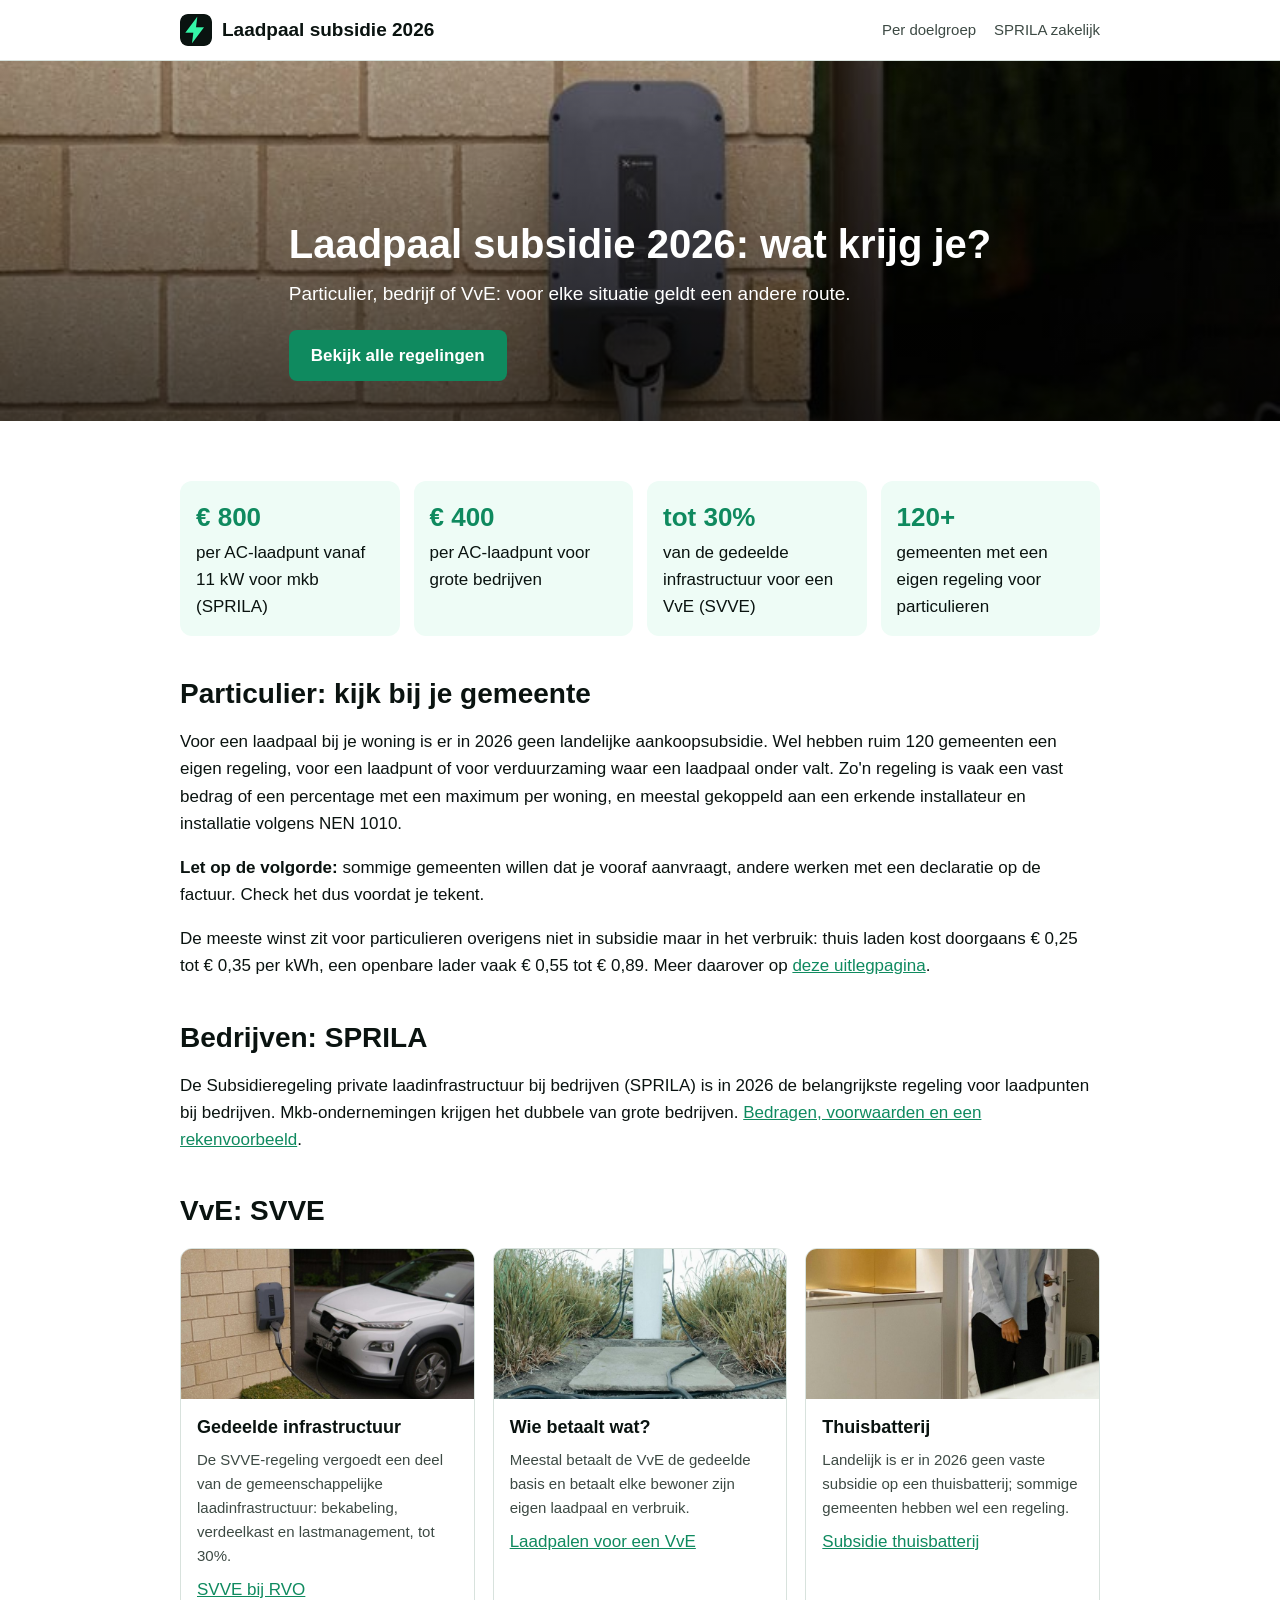
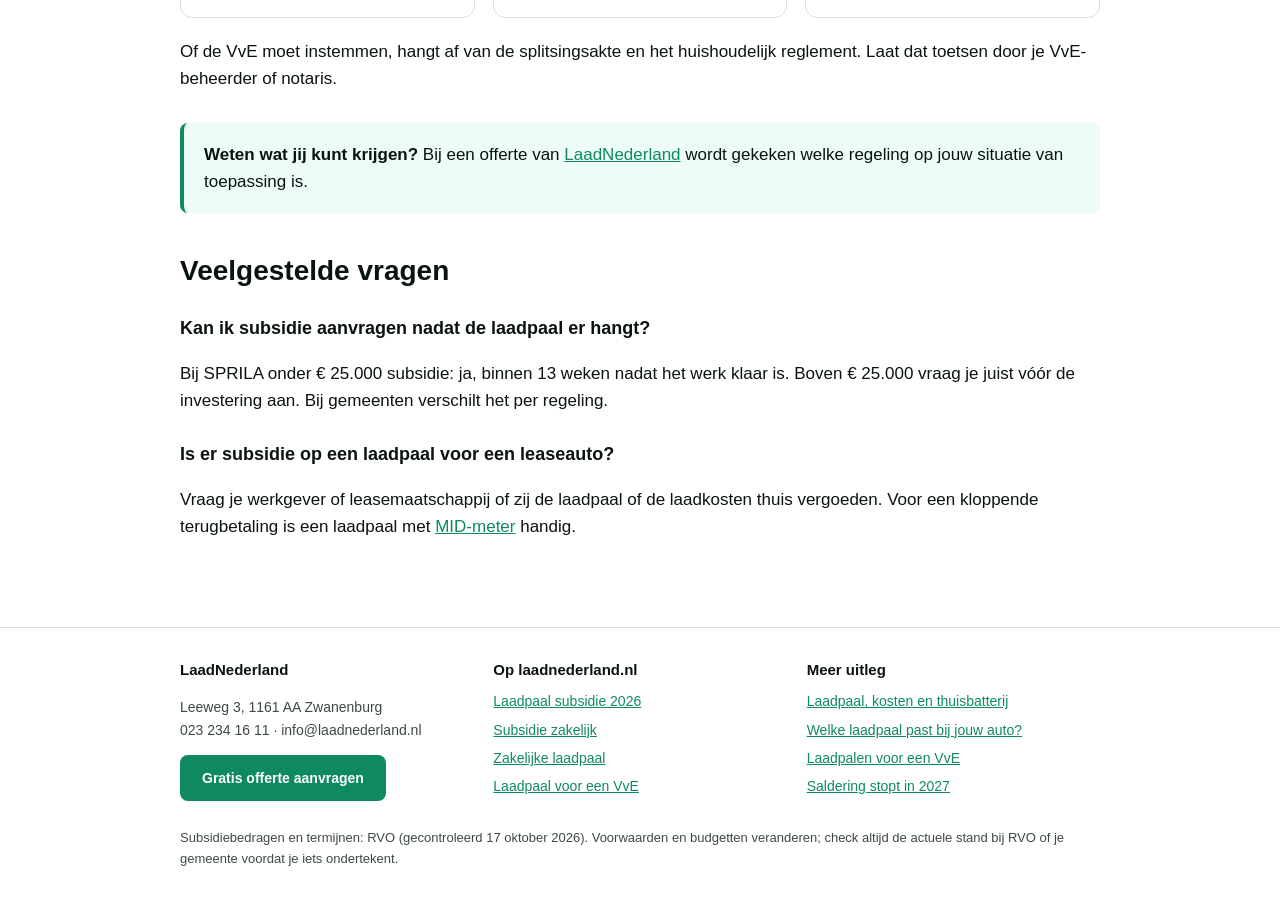
==== index.html @ 200b6baa "Add files via upload" ====
<!doctype html>
<html lang="nl"><head><meta charset="utf-8"><meta name="viewport" content="width=device-width,initial-scale=1">
<title>Laadpaal subsidie 2026: wat krijg je, per doelgroep?</title><meta name="description" content="Particulier, bedrijf of VvE: welke laadpaalsubsidie geldt in 2026, hoeveel is het en wanneer vraag je hem aan?">
<link rel="canonical" href="https://laadnederland.github.io/">
<link rel="icon" href="icon.png"><link rel="stylesheet" href="style.css"></head><body>
<header class="top"><div class="wrap"><a class="merk" href="./"><img src="icon.png" alt="">Laadpaal subsidie 2026</a>
<nav><a href="./">Per doelgroep</a><a href="sprila.html">SPRILA zakelijk</a></nav></div></header>
<section class="hero" style="background-image:url(thuis.jpg)"><div class="wrap">
<h1>Laadpaal subsidie 2026: wat krijg je?</h1><p>Particulier, bedrijf of VvE: voor elke situatie geldt een andere route.</p><a class="knop" href="https://laadnederland.nl/laadpaal-subsidie/">Bekijk alle regelingen</a></div></section>
<main><div class="wrap">
<div class="cijfers">
<div class="cijfer"><b>€ 800</b>per AC-laadpunt vanaf 11 kW voor mkb (SPRILA)</div>
<div class="cijfer"><b>€ 400</b>per AC-laadpunt voor grote bedrijven</div>
<div class="cijfer"><b>tot 30%</b>van de gedeelde infrastructuur voor een VvE (SVVE)</div>
<div class="cijfer"><b>120+</b>gemeenten met een eigen regeling voor particulieren</div>
</div>
<h2>Particulier: kijk bij je gemeente</h2>
<p>Voor een laadpaal bij je woning is er in 2026 geen landelijke aankoopsubsidie. Wel hebben ruim 120 gemeenten een eigen regeling, voor een laadpunt of voor verduurzaming waar een laadpaal onder valt. Zo'n regeling is vaak een vast bedrag of een percentage met een maximum per woning, en meestal gekoppeld aan een erkende installateur en installatie volgens NEN 1010.</p>
<p><b>Let op de volgorde:</b> sommige gemeenten willen dat je vooraf aanvraagt, andere werken met een declaratie op de factuur. Check het dus voordat je tekent.</p>
<p>De meeste winst zit voor particulieren overigens niet in subsidie maar in het verbruik: thuis laden kost doorgaans € 0,25 tot € 0,35 per kWh, een openbare lader vaak € 0,55 tot € 0,89. Meer daarover op <a href="https://sites.google.com/view/laadnederland">deze uitlegpagina</a>.</p>
<h2>Bedrijven: SPRILA</h2>
<p>De Subsidieregeling private laadinfrastructuur bij bedrijven (SPRILA) is in 2026 de belangrijkste regeling voor laadpunten bij bedrijven. Mkb-ondernemingen krijgen het dubbele van grote bedrijven. <a href="sprila.html">Bedragen, voorwaarden en een rekenvoorbeeld</a>.</p>
<h2>VvE: SVVE</h2>
<div class="kaarten">
<div class="kaart"><img src="vve.jpg" alt="Laadpaal bij appartementencomplex"><div><h3>Gedeelde infrastructuur</h3><p>De SVVE-regeling vergoedt een deel van de gemeenschappelijke laadinfrastructuur: bekabeling, verdeelkast en lastmanagement, tot 30%.</p><a href="https://www.rvo.nl/subsidies-financiering/svve">SVVE bij RVO</a></div></div>
<div class="kaart"><img src="bedrijven.jpg" alt="Laadpalen op parkeerterrein"><div><h3>Wie betaalt wat?</h3><p>Meestal betaalt de VvE de gedeelde basis en betaalt elke bewoner zijn eigen laadpaal en verbruik.</p><a href="https://info4378113.wixsite.com/laadnederland">Laadpalen voor een VvE</a></div></div>
<div class="kaart"><img src="thuisbatterij.jpg" alt="Thuisbatterij"><div><h3>Thuisbatterij</h3><p>Landelijk is er in 2026 geen vaste subsidie op een thuisbatterij; sommige gemeenten hebben wel een regeling.</p><a href="https://laadnederland.nl/thuisbatterij-subsidie/">Subsidie thuisbatterij</a></div></div>
</div>
<p>Of de VvE moet instemmen, hangt af van de splitsingsakte en het huishoudelijk reglement. Laat dat toetsen door je VvE-beheerder of notaris.</p>
<div class="blok"><b>Weten wat jij kunt krijgen?</b> Bij een offerte van <a href="https://laadnederland.nl/offerte/">LaadNederland</a> wordt gekeken welke regeling op jouw situatie van toepassing is.</div>
<div class="faq"><h2>Veelgestelde vragen</h2>
<h3>Kan ik subsidie aanvragen nadat de laadpaal er hangt?</h3><p>Bij SPRILA onder € 25.000 subsidie: ja, binnen 13 weken nadat het werk klaar is. Boven € 25.000 vraag je juist vóór de investering aan. Bij gemeenten verschilt het per regeling.</p>
<h3>Is er subsidie op een laadpaal voor een leaseauto?</h3><p>Vraag je werkgever of leasemaatschappij of zij de laadpaal of de laadkosten thuis vergoeden. Voor een kloppende terugbetaling is een laadpaal met <a href="https://sites.google.com/view/laadnederland/laadpaal-met-mid-meter">MID-meter</a> handig.</p></div>
</div></main>
<footer><div class="wrap"><div class="kol">
<div><h4>LaadNederland</h4><p>Leeweg 3, 1161 AA Zwanenburg<br>023 234 16 11 · info@laadnederland.nl</p>
<p><a class="knop" href="https://laadnederland.nl/offerte/">Gratis offerte aanvragen</a></p></div>
<div><h4>Op laadnederland.nl</h4><ul>
<li><a href="https://laadnederland.nl/laadpaal-subsidie/">Laadpaal subsidie 2026</a></li>
<li><a href="https://laadnederland.nl/laadpaal-subsidie/zakelijk/">Subsidie zakelijk</a></li>
<li><a href="https://laadnederland.nl/zakelijke-laadpaal/">Zakelijke laadpaal</a></li>
<li><a href="https://laadnederland.nl/laadpaal-vve/">Laadpaal voor een VvE</a></li></ul></div>
<div><h4>Meer uitleg</h4><ul>
<li><a href="https://sites.google.com/view/laadnederland">Laadpaal, kosten en thuisbatterij</a></li>
<li><a href="https://laadnederland.netlify.app/">Welke laadpaal past bij jouw auto?</a></li>
<li><a href="https://info4378113.wixsite.com/laadnederland">Laadpalen voor een VvE</a></li>
<li><a href="https://laadnederland.substack.com/p/saldering-stopt-in-2027-wat-betekent">Saldering stopt in 2027</a></li></ul></div>
</div><p class="bron">Subsidiebedragen en termijnen: RVO (gecontroleerd 17 oktober 2026). Voorwaarden en budgetten veranderen; check altijd de actuele stand bij RVO of je gemeente voordat je iets ondertekent.</p></div></footer>
</body></html>
---- style.css ----
:root{--ink:#0a1310;--ink2:#3d4a44;--groen:#0f8a5f;--licht:#eefcf6;--lijn:#d8e2dd;--bg:#ffffff}
*{box-sizing:border-box}
body{margin:0;font-family:-apple-system,"Segoe UI",Helvetica,Arial,sans-serif;color:var(--ink);background:var(--bg);line-height:1.6;font-size:17px}
a{color:var(--groen)}
.wrap{max-width:960px;margin:0 auto;padding:0 20px}
header.top{border-bottom:1px solid var(--lijn);background:#fff}
header.top .wrap{display:flex;align-items:center;justify-content:space-between;gap:16px;padding-top:14px;padding-bottom:14px;flex-wrap:wrap}
.merk{display:flex;align-items:center;gap:10px;font-weight:700;color:var(--ink);text-decoration:none;font-size:19px}
.merk img{width:32px;height:32px;border-radius:8px}
nav a{margin-left:18px;text-decoration:none;color:var(--ink2);font-size:15px}
nav a:hover{color:var(--groen)}
.hero{position:relative;color:#fff;background:#0a1310 center/cover no-repeat;min-height:360px;display:flex;align-items:flex-end}
.hero::before{content:"";position:absolute;inset:0;background:linear-gradient(180deg,rgba(0,0,0,.15),rgba(0,0,0,.65))}
.hero .wrap{position:relative;padding-top:60px;padding-bottom:40px}
.hero h1{font-size:40px;line-height:1.15;margin:0 0 12px;max-width:720px}
.hero p{font-size:19px;margin:0 0 20px;max-width:640px}
.knop{display:inline-block;background:var(--groen);color:#fff;padding:12px 22px;border-radius:8px;text-decoration:none;font-weight:600}
.knop.wit{background:#fff;color:var(--ink)}
main{padding:40px 0 20px}
h2{font-size:28px;line-height:1.25;margin:40px 0 12px}
h3{font-size:20px;margin:26px 0 8px}
.kaarten{display:grid;grid-template-columns:repeat(auto-fit,minmax(200px,1fr));gap:18px;margin:20px 0}
.kaart{border:1px solid var(--lijn);border-radius:12px;overflow:hidden;background:#fff}
.kaart img{width:100%;height:150px;object-fit:cover;display:block}
.kaart div{padding:14px 16px}
.kaart h3{margin:0 0 6px;font-size:18px}
.kaart p{margin:0 0 8px;font-size:15px;color:var(--ink2)}
table{width:100%;border-collapse:collapse;margin:14px 0;font-size:15px}
th,td{text-align:left;padding:9px 10px;border-bottom:1px solid var(--lijn)}
th{background:var(--ink);color:#fff}
.tabel{overflow-x:auto}
.cijfers{display:grid;grid-template-columns:repeat(auto-fit,minmax(180px,1fr));gap:14px;margin:20px 0}
.cijfer{background:var(--licht);border-radius:12px;padding:16px}
.cijfer b{display:block;font-size:26px;color:var(--groen)}
.blok{background:var(--licht);border-left:4px solid var(--groen);padding:18px 20px;border-radius:8px;margin:30px 0}
ol li,ul li{margin:6px 0}
.faq h3{font-size:18px}
footer{border-top:1px solid var(--lijn);margin-top:50px;padding:30px 0;font-size:14px;color:var(--ink2)}
footer .kol{display:grid;grid-template-columns:repeat(auto-fit,minmax(220px,1fr));gap:20px}
footer h4{margin:0 0 8px;color:var(--ink);font-size:15px}
footer ul{list-style:none;padding:0;margin:0}
.bron{font-size:13px;color:var(--ink2)}
@media(max-width:600px){.hero h1{font-size:30px}nav a{margin:0 14px 0 0}h2{font-size:24px}}
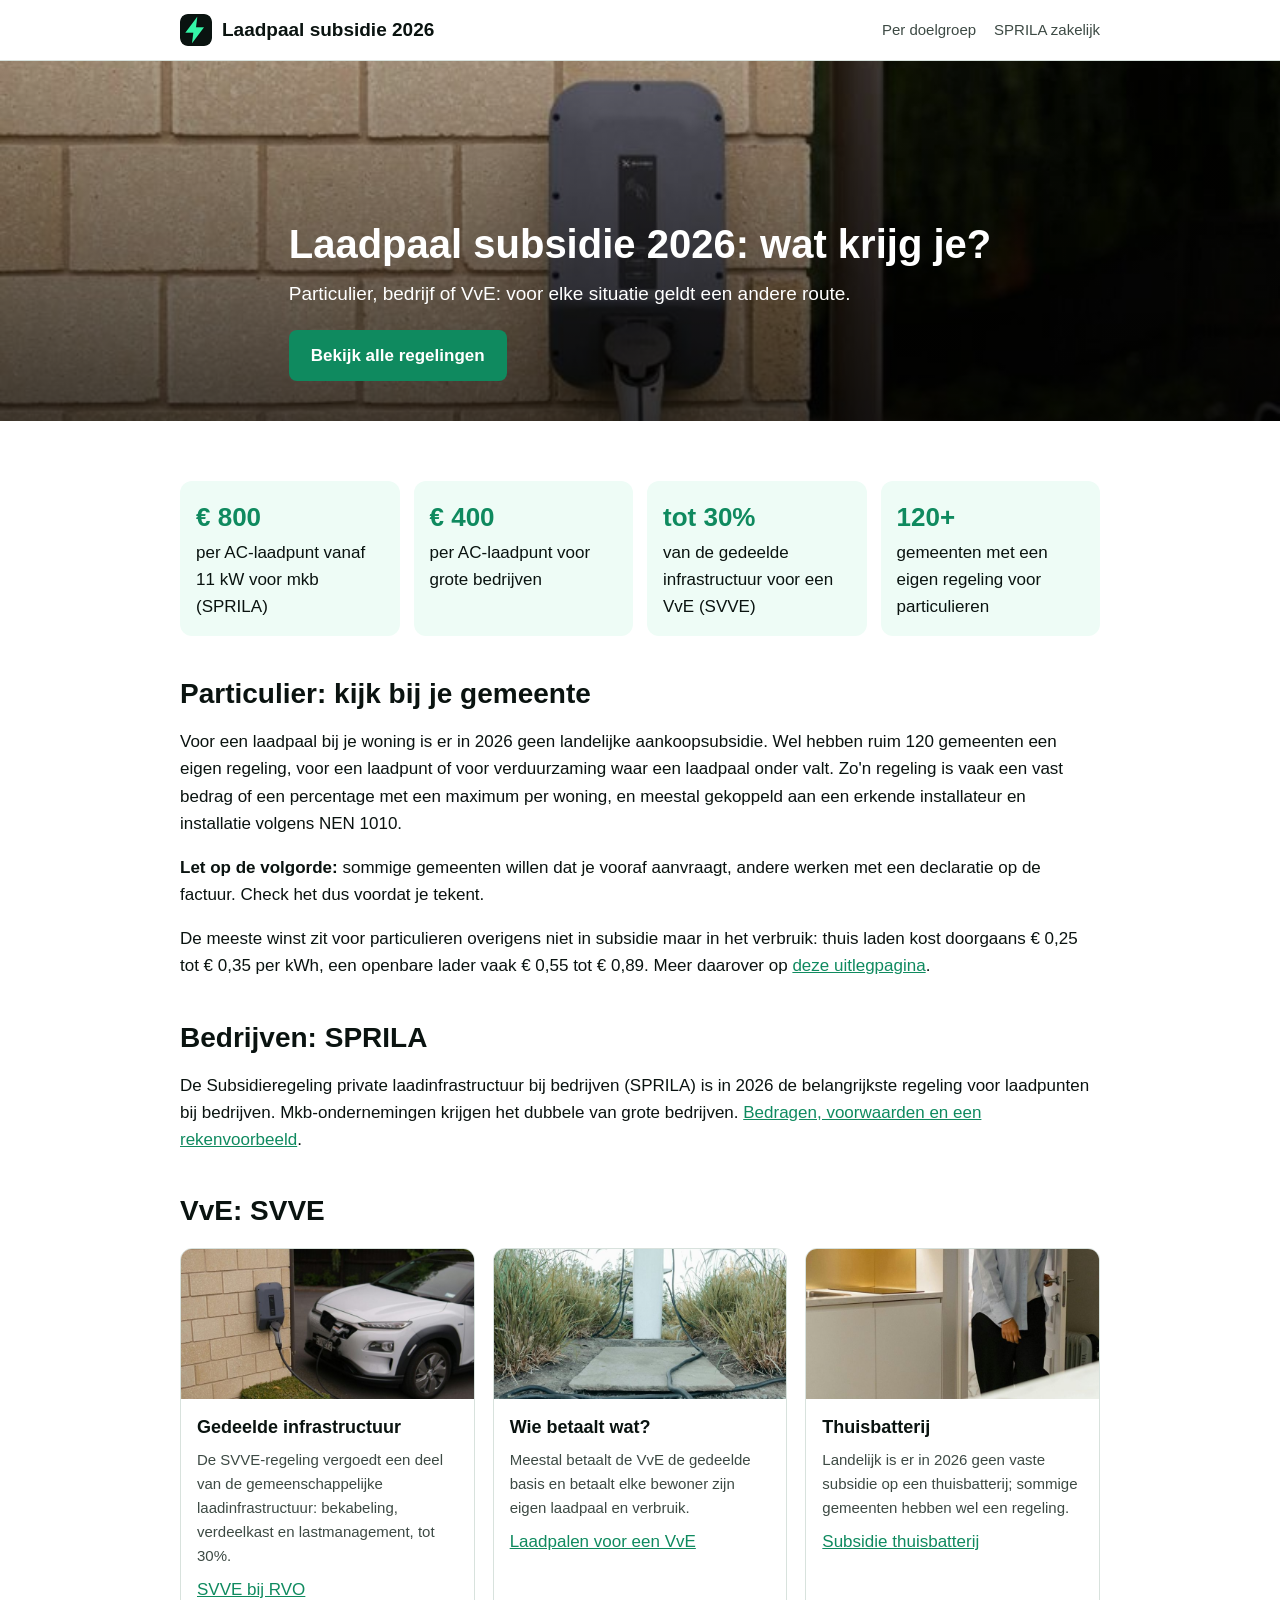
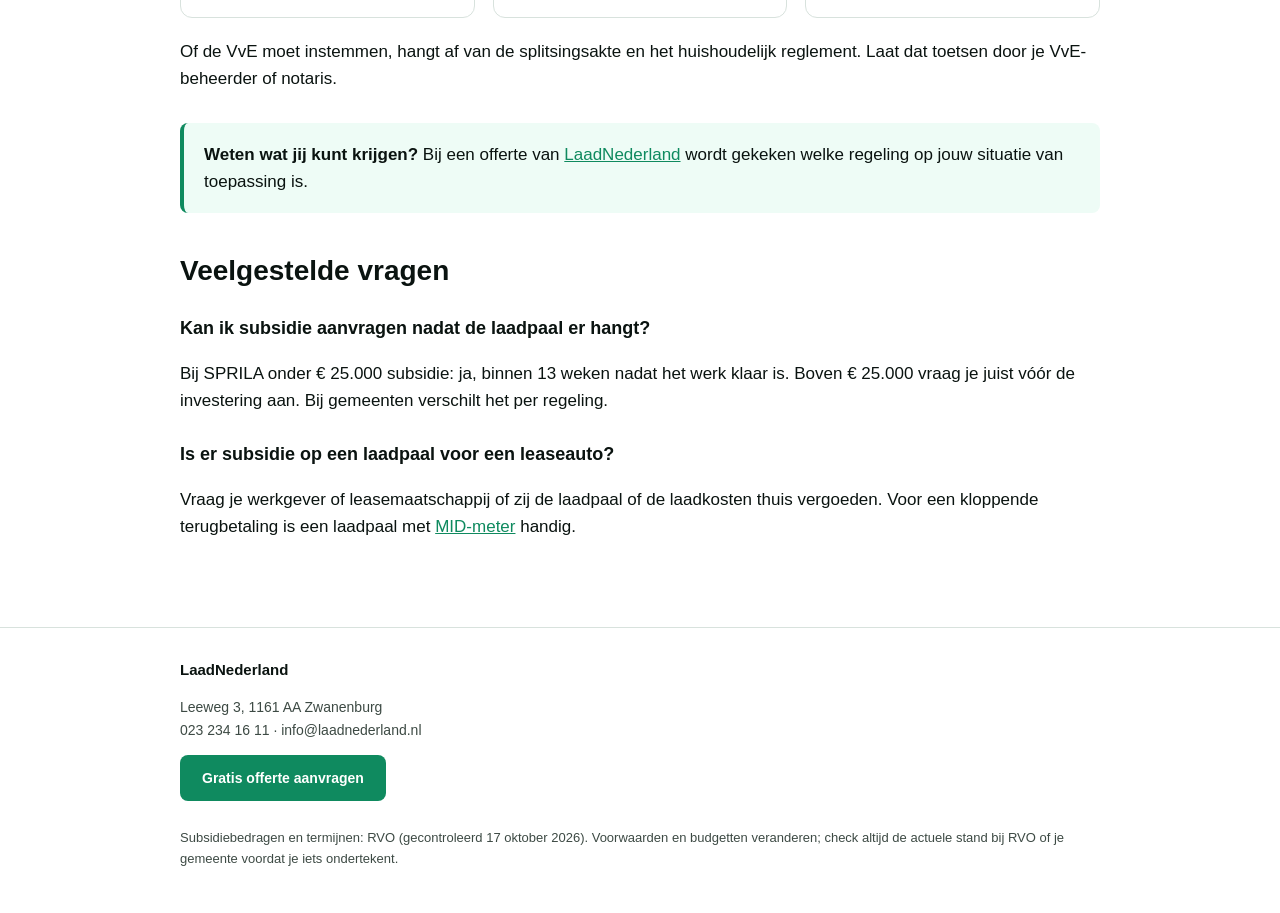
==== commit 04b4d98f: "Add files via upload" ====
--- a/index.html
+++ b/index.html
@@ -35,15 +35,5 @@
 <footer><div class="wrap"><div class="kol">
 <div><h4>LaadNederland</h4><p>Leeweg 3, 1161 AA Zwanenburg<br>023 234 16 11 · info@laadnederland.nl</p>
 <p><a class="knop" href="https://laadnederland.nl/offerte/">Gratis offerte aanvragen</a></p></div>
-<div><h4>Op laadnederland.nl</h4><ul>
-<li><a href="https://laadnederland.nl/laadpaal-subsidie/">Laadpaal subsidie 2026</a></li>
-<li><a href="https://laadnederland.nl/laadpaal-subsidie/zakelijk/">Subsidie zakelijk</a></li>
-<li><a href="https://laadnederland.nl/zakelijke-laadpaal/">Zakelijke laadpaal</a></li>
-<li><a href="https://laadnederland.nl/laadpaal-vve/">Laadpaal voor een VvE</a></li></ul></div>
-<div><h4>Meer uitleg</h4><ul>
-<li><a href="https://sites.google.com/view/laadnederland">Laadpaal, kosten en thuisbatterij</a></li>
-<li><a href="https://laadnederland.netlify.app/">Welke laadpaal past bij jouw auto?</a></li>
-<li><a href="https://info4378113.wixsite.com/laadnederland">Laadpalen voor een VvE</a></li>
-<li><a href="https://laadnederland.substack.com/p/saldering-stopt-in-2027-wat-betekent">Saldering stopt in 2027</a></li></ul></div>
 </div><p class="bron">Subsidiebedragen en termijnen: RVO (gecontroleerd 17 oktober 2026). Voorwaarden en budgetten veranderen; check altijd de actuele stand bij RVO of je gemeente voordat je iets ondertekent.</p></div></footer>
 </body></html>
